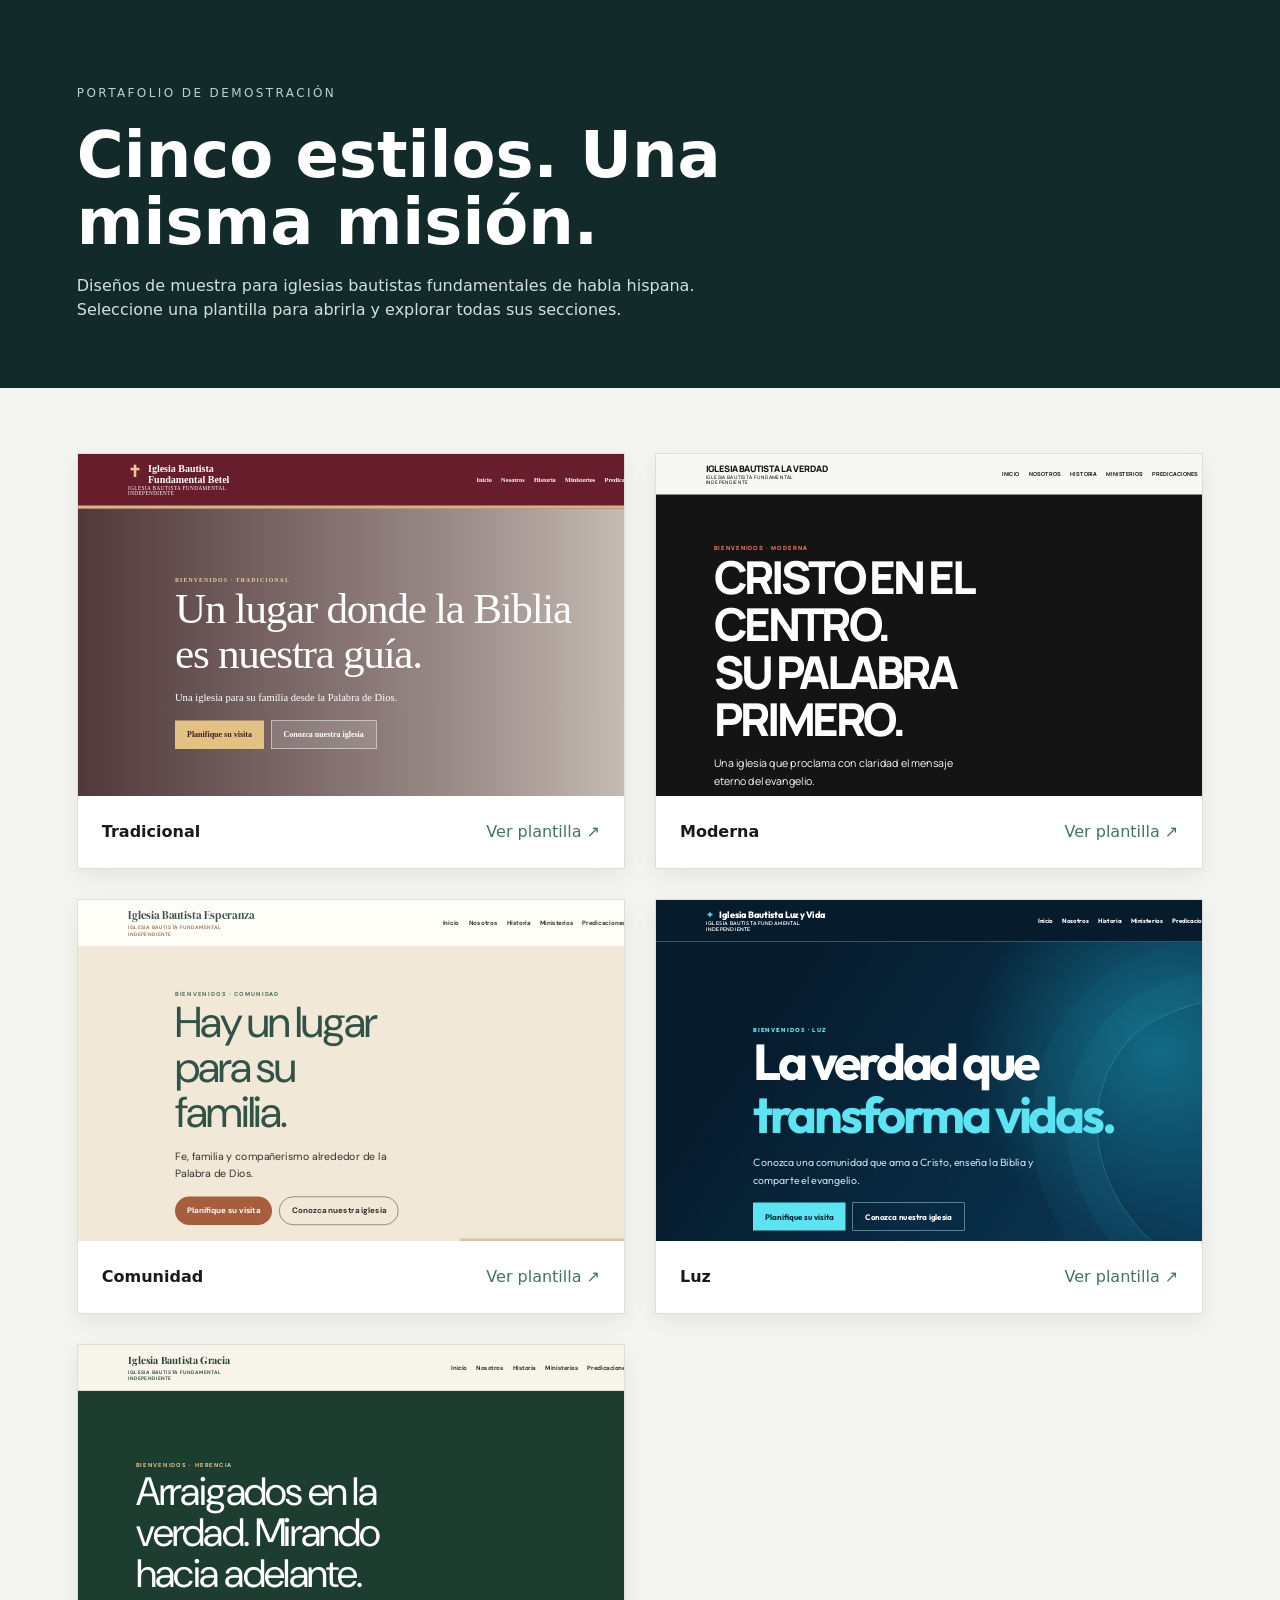
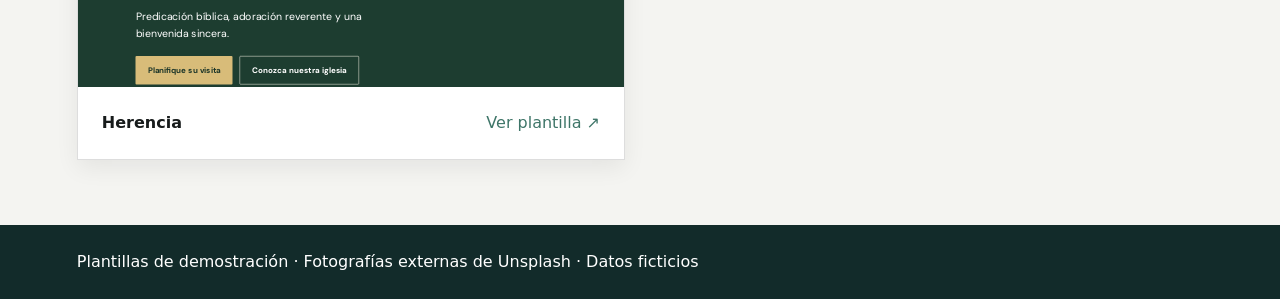
==== index.html @ f4b15916 "Add files via upload" ====
<!doctype html><html lang="es"><head><meta charset="utf-8"><meta name="viewport" content="width=device-width, initial-scale=1"><title>Portafolio · Plantillas para Iglesias</title><style>*{box-sizing:border-box}body{margin:0;background:#f4f4f1;color:#171b1b;font:16px/1.5 system-ui,sans-serif}header{padding:80px 6vw 50px;background:#122b2a;color:#fff}header span{letter-spacing:.2em;font-size:.75rem;color:#b8d3cd}h1{font-size:clamp(2.3rem,5vw,5rem);line-height:1.05;max-width:850px;margin:18px 0}header p{max-width:670px;color:#d3e0dc}main{padding:65px 6vw;max-width:1600px;margin:auto}.grid{display:grid;grid-template-columns:repeat(2,minmax(0,1fr));gap:30px}.card{display:block;color:inherit;text-decoration:none;background:white;border:1px solid #ddd;box-shadow:0 8px 22px #0001}.frame{position:relative;aspect-ratio:16/10;overflow:hidden;pointer-events:none;background:#ddd}iframe{border:0;width:1440px;height:900px;transform:scale(var(--scale, .5));transform-origin:top left}.card-foot{padding:24px;display:flex;justify-content:space-between;gap:12px}.card-foot span{color:#3e7568}footer{padding:25px 6vw;background:#122b2a;color:white}@media(max-width:900px){.grid{grid-template-columns:1fr}}@media(max-width:700px){.frame{aspect-ratio:16/10}iframe{transform:scale(.33)}}</style></head><body><header><span>PORTAFOLIO DE DEMOSTRACIÓN</span><h1>Cinco estilos. Una misma misión.</h1><p>Diseños de muestra para iglesias bautistas fundamentales de habla hispana. Seleccione una plantilla para abrirla y explorar todas sus secciones.</p></header><main><div class="grid"><a class="card" href="01-tradicional/index.html" target="_blank" rel="noopener"><div class="frame"><iframe title="Vista previa de TRADICIONAL" src="01-tradicional/index.html" tabindex="-1" loading="lazy"></iframe></div><div class="card-foot"><strong>Tradicional</strong><span>Ver plantilla ↗</span></div></a><a class="card" href="02-moderna/index.html" target="_blank" rel="noopener"><div class="frame"><iframe title="Vista previa de MODERNA" src="02-moderna/index.html" tabindex="-1" loading="lazy"></iframe></div><div class="card-foot"><strong>Moderna</strong><span>Ver plantilla ↗</span></div></a><a class="card" href="03-comunidad/index.html" target="_blank" rel="noopener"><div class="frame"><iframe title="Vista previa de COMUNIDAD" src="03-comunidad/index.html" tabindex="-1" loading="lazy"></iframe></div><div class="card-foot"><strong>Comunidad</strong><span>Ver plantilla ↗</span></div></a><a class="card" href="04-luz/index.html" target="_blank" rel="noopener"><div class="frame"><iframe title="Vista previa de LUZ" src="04-luz/index.html" tabindex="-1" loading="lazy"></iframe></div><div class="card-foot"><strong>Luz</strong><span>Ver plantilla ↗</span></div></a><a class="card" href="05-herencia/index.html" target="_blank" rel="noopener"><div class="frame"><iframe title="Vista previa de HERENCIA" src="05-herencia/index.html" tabindex="-1" loading="lazy"></iframe></div><div class="card-foot"><strong>Herencia</strong><span>Ver plantilla ↗</span></div></a></div></main><footer>Plantillas de demostración · Fotografías externas de Unsplash · Datos ficticios</footer></body></html>
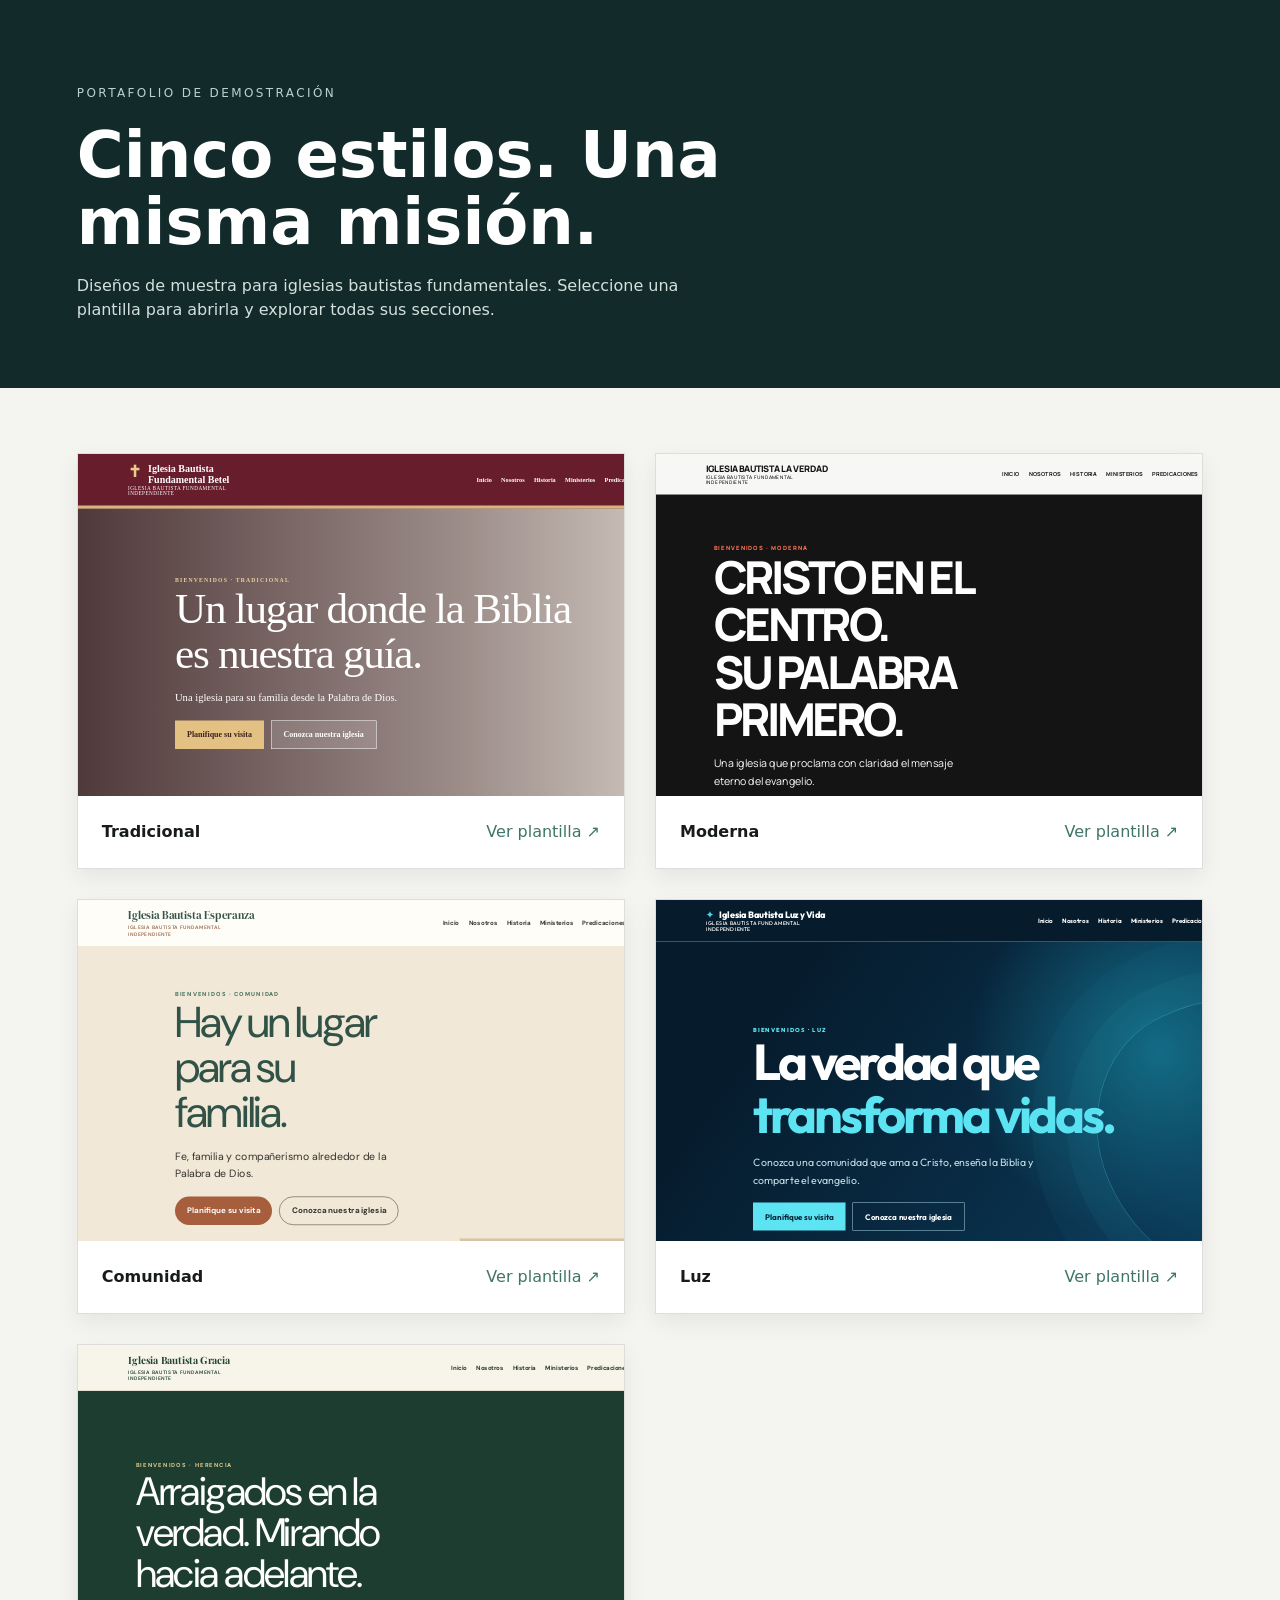
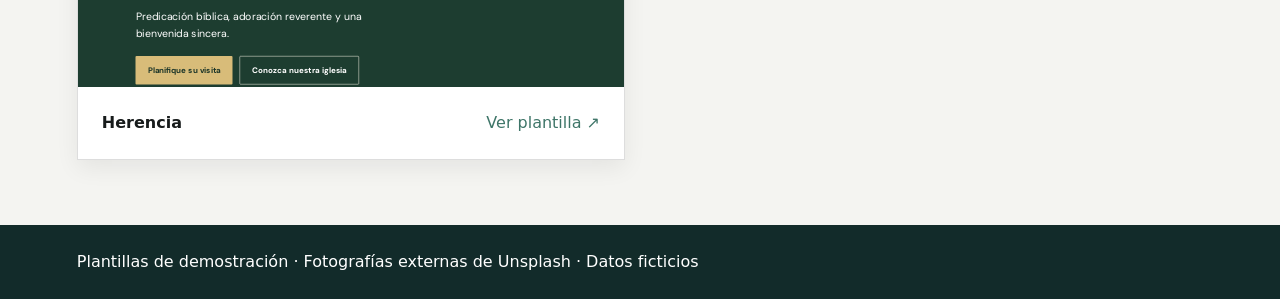
==== commit e5714763: "index.html" ====
--- a/index.html
+++ b/index.html
@@ -1 +1 @@
-<!doctype html><html lang="es"><head><meta charset="utf-8"><meta name="viewport" content="width=device-width, initial-scale=1"><title>Portafolio · Plantillas para Iglesias</title><style>*{box-sizing:border-box}body{margin:0;background:#f4f4f1;color:#171b1b;font:16px/1.5 system-ui,sans-serif}header{padding:80px 6vw 50px;background:#122b2a;color:#fff}header span{letter-spacing:.2em;font-size:.75rem;color:#b8d3cd}h1{font-size:clamp(2.3rem,5vw,5rem);line-height:1.05;max-width:850px;margin:18px 0}header p{max-width:670px;color:#d3e0dc}main{padding:65px 6vw;max-width:1600px;margin:auto}.grid{display:grid;grid-template-columns:repeat(2,minmax(0,1fr));gap:30px}.card{display:block;color:inherit;text-decoration:none;background:white;border:1px solid #ddd;box-shadow:0 8px 22px #0001}.frame{position:relative;aspect-ratio:16/10;overflow:hidden;pointer-events:none;background:#ddd}iframe{border:0;width:1440px;height:900px;transform:scale(var(--scale, .5));transform-origin:top left}.card-foot{padding:24px;display:flex;justify-content:space-between;gap:12px}.card-foot span{color:#3e7568}footer{padding:25px 6vw;background:#122b2a;color:white}@media(max-width:900px){.grid{grid-template-columns:1fr}}@media(max-width:700px){.frame{aspect-ratio:16/10}iframe{transform:scale(.33)}}</style></head><body><header><span>PORTAFOLIO DE DEMOSTRACIÓN</span><h1>Cinco estilos. Una misma misión.</h1><p>Diseños de muestra para iglesias bautistas fundamentales de habla hispana. Seleccione una plantilla para abrirla y explorar todas sus secciones.</p></header><main><div class="grid"><a class="card" href="01-tradicional/index.html" target="_blank" rel="noopener"><div class="frame"><iframe title="Vista previa de TRADICIONAL" src="01-tradicional/index.html" tabindex="-1" loading="lazy"></iframe></div><div class="card-foot"><strong>Tradicional</strong><span>Ver plantilla ↗</span></div></a><a class="card" href="02-moderna/index.html" target="_blank" rel="noopener"><div class="frame"><iframe title="Vista previa de MODERNA" src="02-moderna/index.html" tabindex="-1" loading="lazy"></iframe></div><div class="card-foot"><strong>Moderna</strong><span>Ver plantilla ↗</span></div></a><a class="card" href="03-comunidad/index.html" target="_blank" rel="noopener"><div class="frame"><iframe title="Vista previa de COMUNIDAD" src="03-comunidad/index.html" tabindex="-1" loading="lazy"></iframe></div><div class="card-foot"><strong>Comunidad</strong><span>Ver plantilla ↗</span></div></a><a class="card" href="04-luz/index.html" target="_blank" rel="noopener"><div class="frame"><iframe title="Vista previa de LUZ" src="04-luz/index.html" tabindex="-1" loading="lazy"></iframe></div><div class="card-foot"><strong>Luz</strong><span>Ver plantilla ↗</span></div></a><a class="card" href="05-herencia/index.html" target="_blank" rel="noopener"><div class="frame"><iframe title="Vista previa de HERENCIA" src="05-herencia/index.html" tabindex="-1" loading="lazy"></iframe></div><div class="card-foot"><strong>Herencia</strong><span>Ver plantilla ↗</span></div></a></div></main><footer>Plantillas de demostración · Fotografías externas de Unsplash · Datos ficticios</footer></body></html>+<!doctype html><html lang="es"><head><meta charset="utf-8"><meta name="viewport" content="width=device-width, initial-scale=1"><title>Portafolio · Plantillas para Iglesias</title><style>*{box-sizing:border-box}body{margin:0;background:#f4f4f1;color:#171b1b;font:16px/1.5 system-ui,sans-serif}header{padding:80px 6vw 50px;background:#122b2a;color:#fff}header span{letter-spacing:.2em;font-size:.75rem;color:#b8d3cd}h1{font-size:clamp(2.3rem,5vw,5rem);line-height:1.05;max-width:850px;margin:18px 0}header p{max-width:670px;color:#d3e0dc}main{padding:65px 6vw;max-width:1600px;margin:auto}.grid{display:grid;grid-template-columns:repeat(2,minmax(0,1fr));gap:30px}.card{display:block;color:inherit;text-decoration:none;background:white;border:1px solid #ddd;box-shadow:0 8px 22px #0001}.frame{position:relative;aspect-ratio:16/10;overflow:hidden;pointer-events:none;background:#ddd}iframe{border:0;width:1440px;height:900px;transform:scale(var(--scale, .5));transform-origin:top left}.card-foot{padding:24px;display:flex;justify-content:space-between;gap:12px}.card-foot span{color:#3e7568}footer{padding:25px 6vw;background:#122b2a;color:white}@media(max-width:900px){.grid{grid-template-columns:1fr}}@media(max-width:700px){.frame{aspect-ratio:16/10}iframe{transform:scale(.33)}}</style></head><body><header><span>PORTAFOLIO DE DEMOSTRACIÓN</span><h1>Cinco estilos. Una misma misión.</h1><p>Diseños de muestra para iglesias bautistas fundamentales. Seleccione una plantilla para abrirla y explorar todas sus secciones.</p></header><main><div class="grid"><a class="card" href="01-tradicional/index.html" target="_blank" rel="noopener"><div class="frame"><iframe title="Vista previa de TRADICIONAL" src="01-tradicional/index.html" tabindex="-1" loading="lazy"></iframe></div><div class="card-foot"><strong>Tradicional</strong><span>Ver plantilla ↗</span></div></a><a class="card" href="02-moderna/index.html" target="_blank" rel="noopener"><div class="frame"><iframe title="Vista previa de MODERNA" src="02-moderna/index.html" tabindex="-1" loading="lazy"></iframe></div><div class="card-foot"><strong>Moderna</strong><span>Ver plantilla ↗</span></div></a><a class="card" href="03-comunidad/index.html" target="_blank" rel="noopener"><div class="frame"><iframe title="Vista previa de COMUNIDAD" src="03-comunidad/index.html" tabindex="-1" loading="lazy"></iframe></div><div class="card-foot"><strong>Comunidad</strong><span>Ver plantilla ↗</span></div></a><a class="card" href="04-luz/index.html" target="_blank" rel="noopener"><div class="frame"><iframe title="Vista previa de LUZ" src="04-luz/index.html" tabindex="-1" loading="lazy"></iframe></div><div class="card-foot"><strong>Luz</strong><span>Ver plantilla ↗</span></div></a><a class="card" href="05-herencia/index.html" target="_blank" rel="noopener"><div class="frame"><iframe title="Vista previa de HERENCIA" src="05-herencia/index.html" tabindex="-1" loading="lazy"></iframe></div><div class="card-foot"><strong>Herencia</strong><span>Ver plantilla ↗</span></div></a></div></main><footer>Plantillas de demostración · Fotografías externas de Unsplash · Datos ficticios</footer></body></html>
